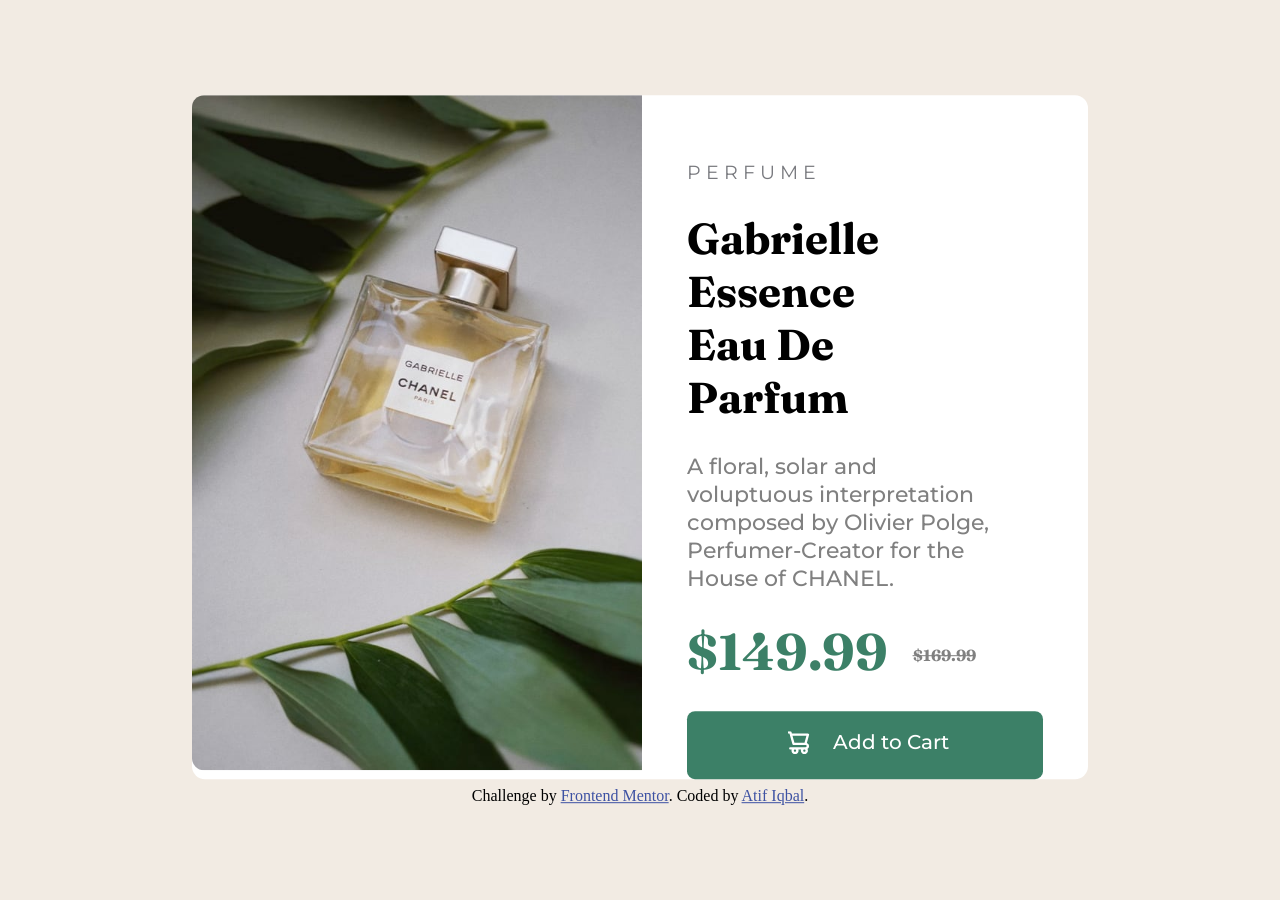
==== index.html @ 670c7168 "Files added" ====
<!DOCTYPE html>
<html lang="en">
<head>
  <meta charset="UTF-8">
  <meta name="viewport" content="width=device-width, initial-scale=1.0"> <!-- displays site properly based on user's device -->

  <link rel="icon" type="image/png" sizes="32x32" href="./images/favicon-32x32.png">
  <link rel="stylesheet" type="text/css" href="style.css">
  
  <title>Frontend Mentor | Product preview card component</title>

</head>
<body>
<div class="ext-cont">
  <div class="container">
    <div class="item"><img src="images/image-product-desktop.jpg" alt="perfume"></div>
    <div class="cont-child">
      <div class="item1">PERFUME</div>
      <div class="item2"><p>Gabrielle Essence Eau De Parfum</p></div>
      <div class="item3">
        <p>A floral, solar and voluptuous interpretation composed by Olivier Polge, 
            Perfumer-Creator for the House of CHANEL.</p>
      </div>
      <div class="item4"><span class="big-num">$149.99</span><span class="small-num"><s>$169.99</s></span></div>
      <div class="last-item"><button class="item5"><img class="cart" src="images/icon-cart.svg"><span class="cart btn-txt">Add to Cart</span></button></div>
    </div>
  </div>

  <div class="attribution">
    Challenge by <a href="https://www.frontendmentor.io?ref=challenge" target="_blank">Frontend Mentor</a>. 
    Coded by <a href="#">Atif Iqbal</a>.
  </div>
  
</div>

  
</body>
</html>
---- style.css ----
@import url('https://fonts.googleapis.com/css2?family=Fraunces:opsz,wght@9..144,700&family=Montserrat:wght@500;700&display=swap');
body{

	background: hsl(30, 38%, 92%);
	margin: 0;

}

*{
	box-sizing: border-box;
}

.ext-cont{
	width: 70%;
	margin: 0 auto;
/*	height: 100vh;*/

	/*display: flex;
	justify-content: center;
	align-items: center;*/
	position: absolute;
    top: 50%;
    left: 50%;
    transform: translate(-50%,-50%);
}

.container{

	background: white;
	width:70%;
	margin: 0 auto;
	display: flex;
	justify-content: center;
	border-radius: 13px;
  
}

.item img{

	width:450px;
	height: 675px;
	height: auto;
	vertical-align: top;
	border-top-left-radius: 12px;
	border-bottom-left-radius: 12px;
}

.cont-child{
	display: flex;
	flex-direction: column;
	margin-top: 2.3em;
}

.item1{
	font-family: 'Montserrat', sans-serif;
	letter-spacing: 5px;
	font-size: 1.2rem;
/*	border:2px solid black;*/
	color: #78797E;

}

.item2{
	font-family: 'Fraunces', serif;
	font-weight: 700;
	font-size: 2.7rem;
}

.item2 p{
	width: 66%;
/*	background: red;*/
	margin: 0;
}

.item3{
	font-family: 'Montserrat', sans-serif;
	font-weight: 500;
	font-size: 1.4rem;
	color: grey;
	border:2px sild black;
/*	border:2px solid green;*/

}

.item3 p{
	width: 100%;
	margin: 0;

}
.item4{
	font-family: 'Fraunces', serif;
	font-weight: 700;
	color: hsl(158, 36%, 37%);;
/*	border:2px solid red;*/

}

.big-num{
	font-size: 3.2rem;
}

.small-num{
	position: relative;
	left:7%;
	bottom:9px;
	color: grey;


}
.item5{
	font-family: 'Montserrat', sans-serif;
	font-weight: 500;
	font-size:1.25rem;
	width:100%;
	padding: 20px 0px;
	color: white;
	background: hsl(158, 36%, 37%);
	border: none;
	border-radius: 8px;
}

.last-item{
/*	border: 2px solid grey;*/
}

.item1,.item2,.item3,.item4,.last-item{
	
	width:80%;
	margin: 0 auto;
	margin-top: 28px;
}

.item5 img{
	width:6%;
}

.item5:hover{
	cursor: pointer;
	background: #1A4031;
}

.cart{

	margin-left: 15px;
	margin-right: 8px;
/*	font-size: 1rem;*/
}

.btn-txt{
	position: relative;
	bottom: 5px;
}

.attribution{
	font-size: 1rem;
	text-align: center;
	margin-top: 0.5em;
	/*position: absolute;
    bottom: 20px;
    left: 40%;*/
}

.attribution a{
 	color: hsl(228, 45%, 44%);
}

@media screen and (max-width: 1440px) and (min-width: 374px) {
  .item img{

	width:450px;
	vertical-align: top;
	border-top-left-radius: 12px;
	border-bottom-left-radius: 12px;
}

.container{

	width: 100%;
  
}

.item3 p{
	width: 85%;

}

}

@media screen and (max-width: 720px) and (min-width: 375px){
	.item img{
		width: 503px;
    	height: 450px;
    
    	margin-bottom: 50px;
    	border-top-left-radius: 12px;
    	border-top-right-radius: 12px;
    	border-bottom-left-radius: 0px;
}

	.container {
    	width: 100%;
    	background: white;
    	height: 75vh;
    	display: flex;
    	justify-content: center;
    	flex-direction: column;
    
    	border-radius: 13px;
	}

	.cont-child {
    	display: flex;
    	flex-direction: column;
    	position: relative;
    	margin-top: 0em;
    	bottom: 40px;
	}

	.item1, .item2, .item3, .item4, .last-item {
   		width: 88%;
    	margin: 0 auto;
    	margin-top: 18px;
}

.item2 p {
    width: 85%;
    /* background: red; */
    margin: 0;
}
.item3 p {
    width: 90%;
}

	.cart {
    margin-left: 8px;
    margin-right: 10px;
}

}

@media screen and (max-width: 375px) {
	/*.ext-cont{
	width: 100%;
	margin: 0 auto;

	display: flex;
	justify-content: center;
	align-items: center;
}*/

.ext-cont {
     width: 90%; 
    margin: 0 auto;
    /* height: 100vh; */
    position: absolute;
    top: 50%;
    left: 50%;
    transform: translate(-50%,-50%);
}

.container{

	background: white;
/*	border: 1px solid red;*/
/*	width:90%;*/

/*	max-width: 700px;*/
	height: 84vh;

	display: flex;
	flex-direction: column;
	justify-content: center;
	border-radius:12px;

  
}

.item img{

	width:336px;
	height:330px;
	vertical-align: top;
	border-top-left-radius: 12px;
	border-top-right-radius: 12px;
}

.item1{
	letter-spacing: 5px;
	font-size: 1rem;
/*	border:2px solid black;*/
	color: #78797E;

/*	width:100%;*/
}

.item2{
	font-size: 2rem;
}

.item2 p{
	width: 95%;
/*	background: red;*/
	margin: 0;
}

.item3{
	font-size: 1rem;
	color: grey;
	border:2px sild black;
/*	border:2px solid green;*/

}
.item3 p{
	width: 100%;
	margin: 0;

}

.big-num{
	font-size: 2.2rem;
}
.small-num{
	position: relative;
	left:7%;
	bottom:6px;
	color: grey;

}

.item5{
	font-size:1rem;
	width:100%;
	padding: 15px 0px;
	color: white;
	background: hsl(158, 36%, 37%);
	border: none;
	border-radius: 8px;
	position: relative;
	bottom: 8px;
}

.cart{
	margin-left: 18px;
	margin-right: -5px;
/*	font-size: 1rem;*/
}

.btn-txt{
	position: relative;
	bottom: 3px;
}

.cont-child{
	margin-top: 0em;
/*	gap: 3px;*/
}

.attribution{
	font-size: 0.8rem;
	text-align: center;
	margin-top: 0.5em;
	 
	/*position: absolute;
    bottom: 20px;
    left: 40%;*/
}


}
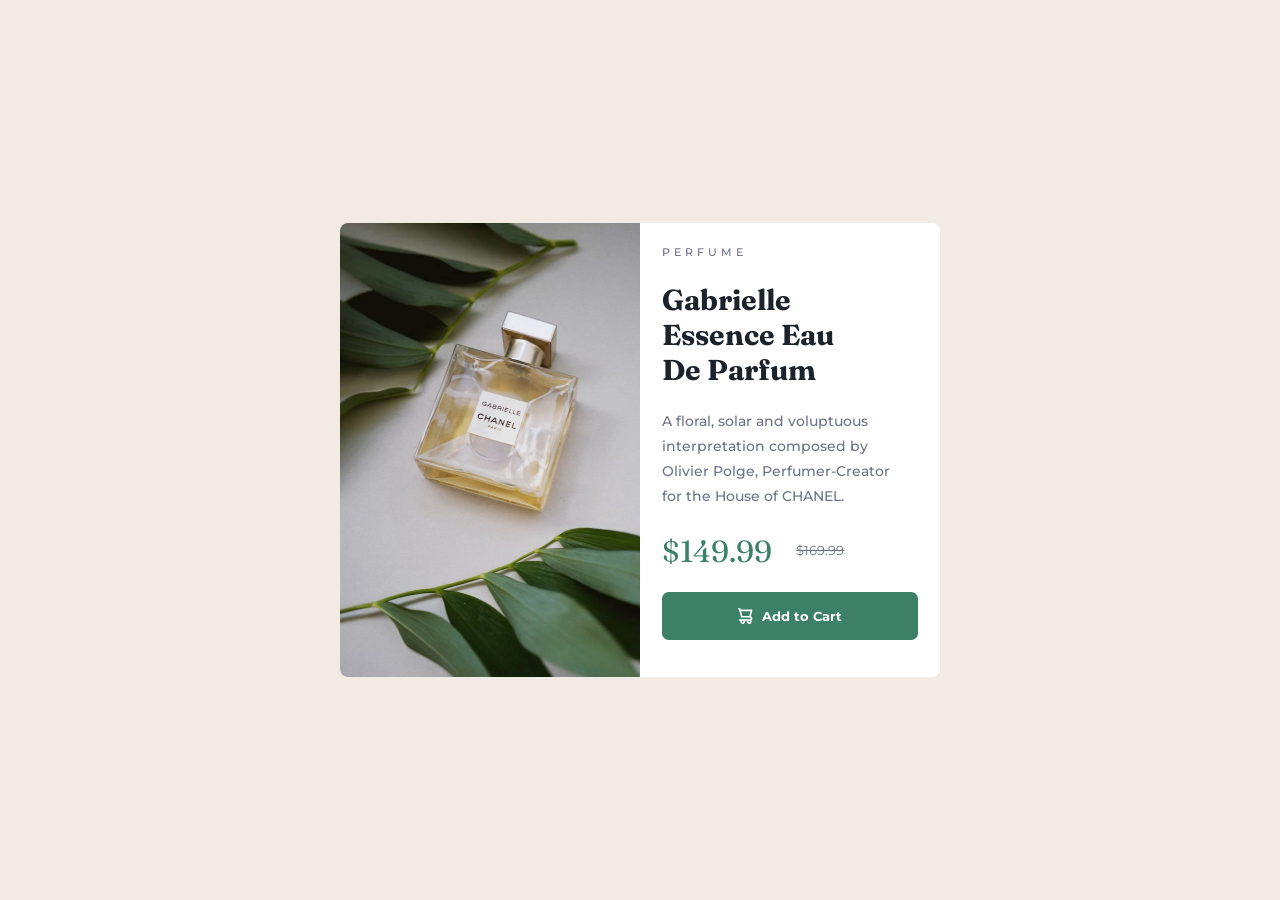
==== commit 368aadcd: "Project improved" ====
--- a/index.html
+++ b/index.html
@@ -6,33 +6,43 @@
 
   <link rel="icon" type="image/png" sizes="32x32" href="./images/favicon-32x32.png">
   <link rel="stylesheet" type="text/css" href="style.css">
-  
+
   <title>Frontend Mentor | Product preview card component</title>
 
+  <!-- Feel free to remove these styles or customise in your own stylesheet 👍 -->
+  <!-- <style>
+    .attribution { font-size: 11px; text-align: center; }
+    .attribution a { color: hsl(228, 45%, 44%); }
+  </style> -->
 </head>
 <body>
-<div class="ext-cont">
-  <div class="container">
-    <div class="item"><img src="images/image-product-desktop.jpg" alt="perfume"></div>
-    <div class="cont-child">
-      <div class="item1">PERFUME</div>
-      <div class="item2"><p>Gabrielle Essence Eau De Parfum</p></div>
-      <div class="item3">
-        <p>A floral, solar and voluptuous interpretation composed by Olivier Polge, 
-            Perfumer-Creator for the House of CHANEL.</p>
-      </div>
-      <div class="item4"><span class="big-num">$149.99</span><span class="small-num"><s>$169.99</s></span></div>
-      <div class="last-item"><button class="item5"><img class="cart" src="images/icon-cart.svg"><span class="cart btn-txt">Add to Cart</span></button></div>
+  <main>
+    <div>
+      <img class="perfume-img" src="images/image-product-desktop.jpg" alt="Gabrielle Essence Eau De Parfum bottle">
+      <img class="perfume-img-mobile" src="images/image-product-mobile.jpg" alt="Product image">
     </div>
-  </div>
+    <div>
+      <section>
+      <h5>Perfume</h5>
 
-  <div class="attribution">
+      <h1>Gabrielle Essence Eau De Parfum</h1>
+      <p class="description">A floral, solar and voluptuous interpretation composed by Olivier Polge, 
+      Perfumer-Creator for the House of CHANEL.</p>
+
+      <p class="prices"> 
+        <span class="discount">$149.99</span>
+        <span class="price">$169.99</span>
+      </p>
+
+      <button><img src="images/icon-cart.svg" alt="Add to cart icon">Add to Cart</button>
+    </section>
+    </div>
+    
+  </main>
+
+  <!-- <div class="attribution">
     Challenge by <a href="https://www.frontendmentor.io?ref=challenge" target="_blank">Frontend Mentor</a>. 
-    Coded by <a href="#">Atif Iqbal</a>.
-  </div>
-  
-</div>
-
-  
+    Coded by <a href="#">Your Name Here</a>.
+  </div> -->
 </body>
-</html>+</html>
--- a/style.css
+++ b/style.css
@@ -1,369 +1,149 @@
-@import url('https://fonts.googleapis.com/css2?family=Fraunces:opsz,wght@9..144,700&family=Montserrat:wght@500;700&display=swap');
-body{
-
-	background: hsl(30, 38%, 92%);
-	margin: 0;
-
-}
+@import url('https://fonts.googleapis.com/css2?family=Fraunces:opsz,wght@9..144,700&family=Montserrat:ital,wght@0,100..900;1,100..900&display=swap');
 
 *{
+	padding: 0;
+	margin: 0;
 	box-sizing: border-box;
 }
 
-.ext-cont{
-	width: 70%;
-	margin: 0 auto;
-/*	height: 100vh;*/
-
-	/*display: flex;
-	justify-content: center;
-	align-items: center;*/
-	position: absolute;
-    top: 50%;
-    left: 50%;
-    transform: translate(-50%,-50%);
+:root{
+	--borderRadius: .5em;
+	--montserratFont: "Montserrat", sans-serif;
+	--textColor: hsl(228, 12%, 48%);
 }
 
-.container{
-
-	background: white;
-	width:70%;
-	margin: 0 auto;
-	display: flex;
-	justify-content: center;
-	border-radius: 13px;
-  
+body{
+	min-height: 100vh;
+	display: grid;
+	place-content: center;
+	background-color: hsl(30, 38%, 92%);
 }
 
-.item img{
-
-	width:450px;
-	height: 675px;
-	height: auto;
-	vertical-align: top;
-	border-top-left-radius: 12px;
-	border-bottom-left-radius: 12px;
+main{
+	display: flex;
+	background-color: hsl(0, 0%, 100%);
+	max-width: 600px;
+	border-radius: var(--borderRadius);
 }
 
-.cont-child{
-	display: flex;
-	flex-direction: column;
-	margin-top: 2.3em;
+.perfume-img{
+	width:100%;
+	height: 100%;
+	border-top-left-radius: var(--borderRadius);
+    border-bottom-left-radius: var(--borderRadius);
 }
 
-.item1{
-	font-family: 'Montserrat', sans-serif;
-	letter-spacing: 5px;
-	font-size: 1.2rem;
-/*	border:2px solid black;*/
-	color: #78797E;
-
+h5{
+	font-family: var(--montserratFont);
+	text-transform: uppercase;
+	color: var(--textColor);
+	font-weight: 500;
+	font-size: .7rem;
+    letter-spacing: 4px;
 }
 
-.item2{
-	font-family: 'Fraunces', serif;
-	font-weight: 700;
-	font-size: 2.7rem;
+h1{
+	max-width: 200px;
+	font-family: "Fraunces", serif;
+	font-size: 1.8rem;
+	color: hsl(212, 21%, 14%);
 }
 
-.item2 p{
-	width: 66%;
-/*	background: red;*/
-	margin: 0;
+.description{
+	font-family: var(--montserratFont);
+    line-height: 25px;
+    color: var(--textColor);
+    font-weight: 500;
+    font-size: .9rem;
+    max-width: 250px;
 }
 
-.item3{
-	font-family: 'Montserrat', sans-serif;
-	font-weight: 500;
-	font-size: 1.4rem;
-	color: grey;
-	border:2px sild black;
-/*	border:2px solid green;*/
-
+.prices{
+    display: flex;
+    align-items: center;
+    gap: 1.5em;
 }
 
-.item3 p{
-	width: 100%;
-	margin: 0;
-
-}
-.item4{
-	font-family: 'Fraunces', serif;
-	font-weight: 700;
-	color: hsl(158, 36%, 37%);;
-/*	border:2px solid red;*/
-
+.discount{
+	font-family: "Fraunces", serif;
+	font-size: 1.9rem;
+    color: hsl(158, 36%, 37%);
 }
 
-.big-num{
-	font-size: 3.2rem;
+.price{
+	font-family: var(--montserratFont);
+	font-size: .8rem;
+    text-decoration: line-through;
+    color: var(--textColor);
 }
 
-.small-num{
-	position: relative;
-	left:7%;
-	bottom:9px;
-	color: grey;
-
-
-}
-.item5{
-	font-family: 'Montserrat', sans-serif;
-	font-weight: 500;
-	font-size:1.25rem;
-	width:100%;
-	padding: 20px 0px;
-	color: white;
-	background: hsl(158, 36%, 37%);
-	border: none;
-	border-radius: 8px;
+section{
+	width: 100%;
+    padding:1.4em;
+    display: flex;
+    flex-direction: column;
+    gap: 1.4em;
 }
 
-.last-item{
-/*	border: 2px solid grey;*/
+button{
+	padding: 1.2em;
+    border-radius: .5em;
+    border: none;
+    background-color: hsl(158, 36%, 37%);
+    color: hsl(0, 0%, 100%);
+    font-family: var(--montserratFont);
+    display: flex;
+    align-items: center;
+    justify-content: center;
+    gap: .7em;
+    font-weight: 700;
 }
 
-.item1,.item2,.item3,.item4,.last-item{
-	
-	width:80%;
-	margin: 0 auto;
-	margin-top: 28px;
+button:hover{
+	background-color: hsl(158, 42%, 18%);
+	cursor: pointer;
 }
 
-.item5 img{
-	width:6%;
+button:focus{
+	background-color: hsl(158, 42%, 18%);
+	outline: none;
 }
 
-.item5:hover{
-	cursor: pointer;
-	background: #1A4031;
+main div{
+	width: 50%;
 }
 
-.cart{
-
-	margin-left: 15px;
-	margin-right: 8px;
-/*	font-size: 1rem;*/
+.perfume-img-mobile{
+	display: none;
 }
 
-.btn-txt{
-	position: relative;
-	bottom: 5px;
-}
+@media only screen and (max-width: 550px){
 
-.attribution{
-	font-size: 1rem;
-	text-align: center;
-	margin-top: 0.5em;
-	/*position: absolute;
-    bottom: 20px;
-    left: 40%;*/
-}
-
-.attribution a{
- 	color: hsl(228, 45%, 44%);
-}
-
-@media screen and (max-width: 1440px) and (min-width: 374px) {
-  .item img{
-
-	width:450px;
-	vertical-align: top;
-	border-top-left-radius: 12px;
-	border-bottom-left-radius: 12px;
-}
-
-.container{
-
-	width: 100%;
-  
-}
-
-.item3 p{
-	width: 85%;
-
-}
-
-}
-
-@media screen and (max-width: 720px) and (min-width: 375px){
-	.item img{
-		width: 503px;
-    	height: 450px;
-    
-    	margin-bottom: 50px;
-    	border-top-left-radius: 12px;
-    	border-top-right-radius: 12px;
-    	border-bottom-left-radius: 0px;
-}
-
-	.container {
-    	width: 100%;
-    	background: white;
-    	height: 75vh;
-    	display: flex;
-    	justify-content: center;
-    	flex-direction: column;
-    
-    	border-radius: 13px;
+	.perfume-img-mobile{
+		border-top-left-radius: var(--borderRadius);
+		border-top-right-radius: var(--borderRadius);
+		display: block;
+		width: 100%;
 	}
 
-	.cont-child {
-    	display: flex;
-    	flex-direction: column;
-    	position: relative;
-    	margin-top: 0em;
-    	bottom: 40px;
+	.perfume-img{
+		display: none;
 	}
 
-	.item1, .item2, .item3, .item4, .last-item {
-   		width: 88%;
-    	margin: 0 auto;
-    	margin-top: 18px;
-}
+	main{
+		flex-direction: column;
+		max-width: 375px;
+	}
 
-.item2 p {
-    width: 85%;
-    /* background: red; */
-    margin: 0;
-}
-.item3 p {
-    width: 90%;
-}
+	main div{
+		width: unset;
+	}
 
-	.cart {
-    margin-left: 8px;
-    margin-right: 10px;
-}
+	h1{
+		max-width: 300px;
+	}
 
-}
-
-@media screen and (max-width: 375px) {
-	/*.ext-cont{
-	width: 100%;
-	margin: 0 auto;
-
-	display: flex;
-	justify-content: center;
-	align-items: center;
-}*/
-
-.ext-cont {
-     width: 90%; 
-    margin: 0 auto;
-    /* height: 100vh; */
-    position: absolute;
-    top: 50%;
-    left: 50%;
-    transform: translate(-50%,-50%);
-}
-
-.container{
-
-	background: white;
-/*	border: 1px solid red;*/
-/*	width:90%;*/
-
-/*	max-width: 700px;*/
-	height: 84vh;
-
-	display: flex;
-	flex-direction: column;
-	justify-content: center;
-	border-radius:12px;
-
-  
-}
-
-.item img{
-
-	width:336px;
-	height:330px;
-	vertical-align: top;
-	border-top-left-radius: 12px;
-	border-top-right-radius: 12px;
-}
-
-.item1{
-	letter-spacing: 5px;
-	font-size: 1rem;
-/*	border:2px solid black;*/
-	color: #78797E;
-
-/*	width:100%;*/
-}
-
-.item2{
-	font-size: 2rem;
-}
-
-.item2 p{
-	width: 95%;
-/*	background: red;*/
-	margin: 0;
-}
-
-.item3{
-	font-size: 1rem;
-	color: grey;
-	border:2px sild black;
-/*	border:2px solid green;*/
-
-}
-.item3 p{
-	width: 100%;
-	margin: 0;
-
-}
-
-.big-num{
-	font-size: 2.2rem;
-}
-.small-num{
-	position: relative;
-	left:7%;
-	bottom:6px;
-	color: grey;
-
-}
-
-.item5{
-	font-size:1rem;
-	width:100%;
-	padding: 15px 0px;
-	color: white;
-	background: hsl(158, 36%, 37%);
-	border: none;
-	border-radius: 8px;
-	position: relative;
-	bottom: 8px;
-}
-
-.cart{
-	margin-left: 18px;
-	margin-right: -5px;
-/*	font-size: 1rem;*/
-}
-
-.btn-txt{
-	position: relative;
-	bottom: 3px;
-}
-
-.cont-child{
-	margin-top: 0em;
-/*	gap: 3px;*/
-}
-
-.attribution{
-	font-size: 0.8rem;
-	text-align: center;
-	margin-top: 0.5em;
-	 
-	/*position: absolute;
-    bottom: 20px;
-    left: 40%;*/
-}
-
-
+	.description{
+		max-width: 300px;
+	}
 }
